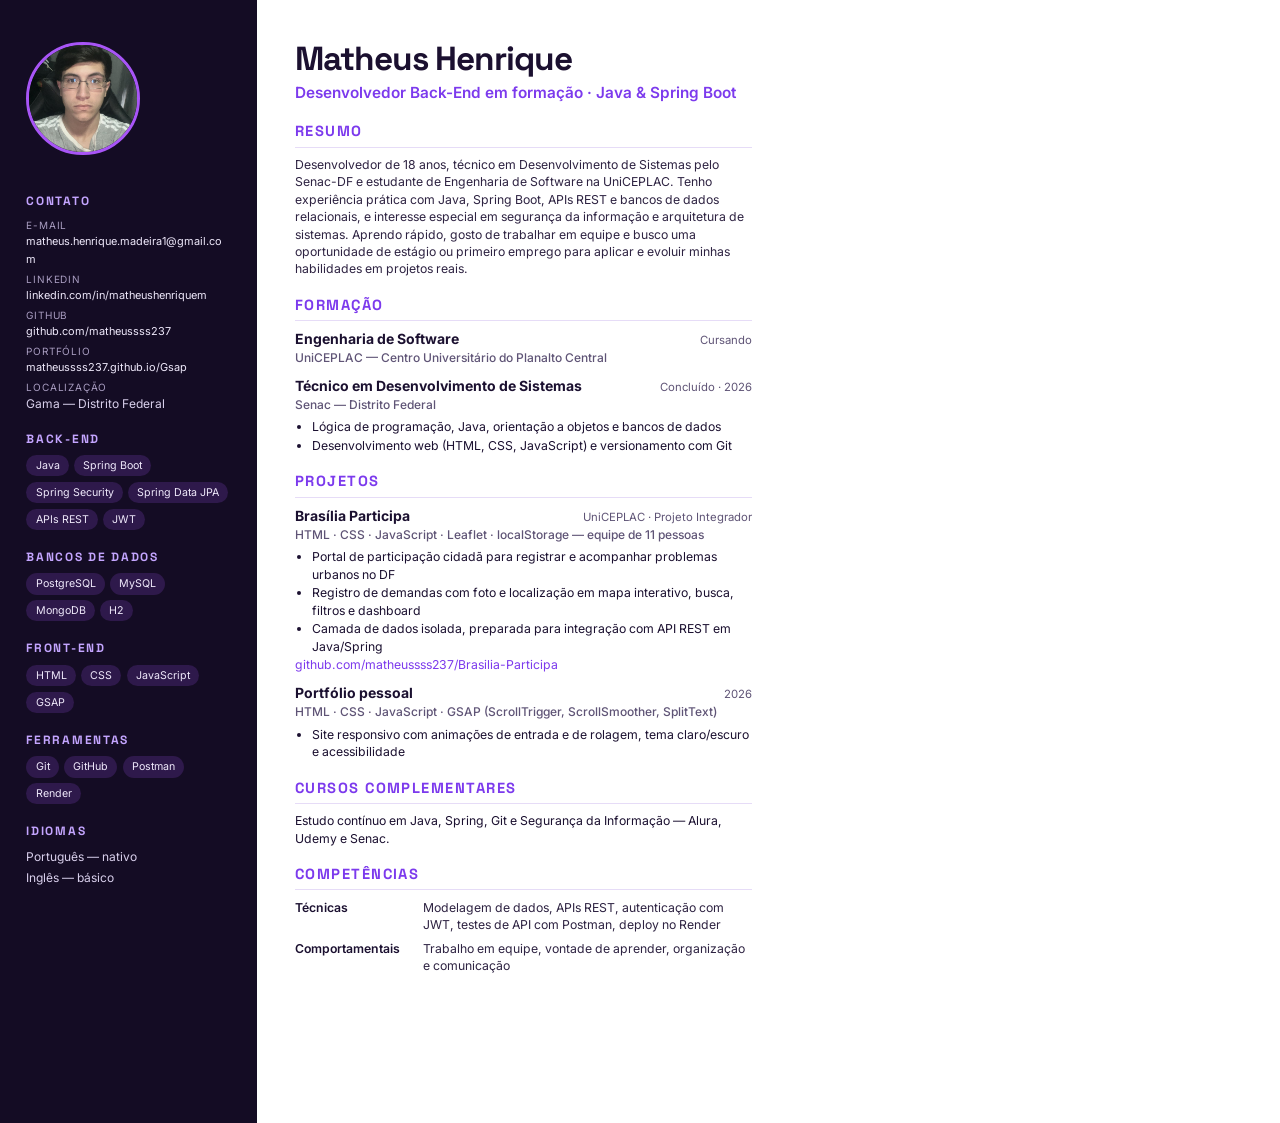
==== assets/cv/cv.html @ ee512ced "Portfólio completo: GSAP (ScrollTrigger, ScrollSmoother, SplitText), tema roxo claro/escuro, projeto" ====
<!DOCTYPE html>
<html lang="pt-BR">
<head>
  <meta charset="UTF-8">
  <title>Currículo — Matheus Henrique</title>
  <!-- Fonte do currículo. Para gerar o PDF: abrir no navegador > Imprimir > Salvar como PDF (A4, sem margens) -->
  <link href="https://fonts.googleapis.com/css2?family=Inter:wght@400;500;600;700&family=Space+Grotesk:wght@600;700&display=swap" rel="stylesheet">
  <style>
    @page { size: A4; margin: 0; }
    * { margin: 0; padding: 0; box-sizing: border-box; }
    :root { --ink: #1b1030; --muted: #5f5476; --accent: #7c3aed; --soft: #f3edfc; --line: #e6dcf7; }
    body { font-family: "Inter", system-ui, sans-serif; color: var(--ink); font-size: 9.2pt; line-height: 1.42; -webkit-print-color-adjust: exact; print-color-adjust: exact; }
    .page { width: 210mm; min-height: 297mm; display: grid; grid-template-columns: 68mm 1fr; }

    aside { background: #140c24; color: #efe9fb; padding: 11mm 7mm 10mm; }
    .photo { width: 30mm; height: 30mm; border-radius: 50%; object-fit: cover; border: 3px solid #a855f7; margin-bottom: 4mm; }
    aside h2 { font-family: "Space Grotesk", sans-serif; font-size: 9pt; letter-spacing: .14em; text-transform: uppercase; color: #c4a5ff; margin: 5mm 0 2mm; }
    aside p, aside li { font-size: 9pt; color: #d9d0ec; }
    aside ul { list-style: none; display: grid; gap: 1.2mm; }
    aside a { color: #efe9fb; text-decoration: none; overflow-wrap: anywhere; }
    .contact a { font-size: 8.2pt; }
    .contact li span { display: block; font-size: 7.5pt; color: #a89cc0; text-transform: uppercase; letter-spacing: .08em; }
    .chips { display: flex; flex-wrap: wrap; gap: 1.5mm; list-style: none; }
    .chips li { font-size: 8pt; padding: .8mm 2.4mm; border-radius: 99px; background: rgba(168, 85, 247, .18); color: #efe9fb; }

    main { padding: 11mm 11mm 10mm 10mm; }
    h1 { font-family: "Space Grotesk", sans-serif; font-size: 25pt; line-height: 1; letter-spacing: -.03em; }
    .role { color: var(--accent); font-weight: 600; font-size: 11.5pt; margin: 2mm 0 3mm; }
    main h2 { font-family: "Space Grotesk", sans-serif; font-size: 11pt; letter-spacing: .1em; text-transform: uppercase; color: var(--accent); border-bottom: 1.5px solid var(--line); padding-bottom: 1.2mm; margin: 4.5mm 0 2.2mm; }
    .item { margin-bottom: 2.5mm; }
    .item-head { display: flex; justify-content: space-between; gap: 4mm; align-items: baseline; }
    .item h3 { font-size: 10.5pt; font-weight: 700; }
    .date { font-size: 8.5pt; color: var(--muted); white-space: nowrap; }
    .place { color: var(--muted); font-size: 9pt; font-weight: 500; }
    .item ul { margin: 1.5mm 0 0 4.5mm; }
    .item li { margin-bottom: .3mm; }
    .summary { color: #2e2342; }
    .skills { display: grid; grid-template-columns: 30mm 1fr; gap: 1.6mm 4mm; }
    .skills dt { font-weight: 600; }
    .skills dd { color: #2e2342; }
    a.link { color: var(--accent); text-decoration: none; }
  </style>
</head>
<body>
  <div class="page">
    <aside>
      <img class="photo" src="../img/foto.jpg" alt="Foto de Matheus Henrique">

      <h2>Contato</h2>
      <ul class="contact">
        <li><span>E-mail</span><a href="mailto:matheus.henrique.madeira1@gmail.com">matheus.henrique.madeira1@gmail.com</a></li>
        <li><span>LinkedIn</span><a href="https://linkedin.com/in/matheushenriquem">linkedin.com/in/matheushenriquem</a></li>
        <li><span>GitHub</span><a href="https://github.com/matheussss237">github.com/matheussss237</a></li>
        <li><span>Portfólio</span><a href="https://matheussss237.github.io/Gsap/">matheussss237.github.io/Gsap</a></li>
        <li><span>Localização</span>Gama — Distrito Federal</li>
      </ul>

      <h2>Back-End</h2>
      <ul class="chips"><li>Java</li><li>Spring Boot</li><li>Spring Security</li><li>Spring Data JPA</li><li>APIs REST</li><li>JWT</li></ul>

      <h2>Bancos de dados</h2>
      <ul class="chips"><li>PostgreSQL</li><li>MySQL</li><li>MongoDB</li><li>H2</li></ul>

      <h2>Front-End</h2>
      <ul class="chips"><li>HTML</li><li>CSS</li><li>JavaScript</li><li>GSAP</li></ul>

      <h2>Ferramentas</h2>
      <ul class="chips"><li>Git</li><li>GitHub</li><li>Postman</li><li>Render</li></ul>

      <h2>Idiomas</h2>
      <ul>
        <li>Português — nativo</li>
        <li>Inglês — básico</li>
      </ul>
    </aside>

    <main>
      <h1>Matheus Henrique</h1>
      <p class="role">Desenvolvedor Back-End em formação · Java &amp; Spring Boot</p>

      <h2>Resumo</h2>
      <p class="summary">
        Desenvolvedor de 18 anos, técnico em Desenvolvimento de Sistemas pelo Senac-DF e estudante de
        Engenharia de Software na UniCEPLAC. Tenho experiência prática com Java, Spring Boot, APIs REST
        e bancos de dados relacionais, e interesse especial em segurança da informação e arquitetura de
        sistemas. Aprendo rápido, gosto de trabalhar em equipe e busco uma oportunidade de estágio ou
        primeiro emprego para aplicar e evoluir minhas habilidades em projetos reais.
      </p>

      <h2>Formação</h2>
      <div class="item">
        <div class="item-head"><h3>Engenharia de Software</h3><span class="date">Cursando</span></div>
        <p class="place">UniCEPLAC — Centro Universitário do Planalto Central</p>
      </div>
      <div class="item">
        <div class="item-head"><h3>Técnico em Desenvolvimento de Sistemas</h3><span class="date">Concluído · 2026</span></div>
        <p class="place">Senac — Distrito Federal</p>
        <ul>
          <li>Lógica de programação, Java, orientação a objetos e bancos de dados</li>
          <li>Desenvolvimento web (HTML, CSS, JavaScript) e versionamento com Git</li>
        </ul>
      </div>

      <h2>Projetos</h2>
      <div class="item">
        <div class="item-head"><h3>Brasília Participa</h3><span class="date">UniCEPLAC · Projeto Integrador</span></div>
        <p class="place">HTML · CSS · JavaScript · Leaflet · localStorage — equipe de 11 pessoas</p>
        <ul>
          <li>Portal de participação cidadã para registrar e acompanhar problemas urbanos no DF</li>
          <li>Registro de demandas com foto e localização em mapa interativo, busca, filtros e dashboard</li>
          <li>Camada de dados isolada, preparada para integração com API REST em Java/Spring</li>
        </ul>
        <p><a class="link" href="https://github.com/matheussss237/Brasilia-Participa">github.com/matheussss237/Brasilia-Participa</a></p>
      </div>
      <div class="item">
        <div class="item-head"><h3>Portfólio pessoal</h3><span class="date">2026</span></div>
        <p class="place">HTML · CSS · JavaScript · GSAP (ScrollTrigger, ScrollSmoother, SplitText)</p>
        <ul>
          <li>Site responsivo com animações de entrada e de rolagem, tema claro/escuro e acessibilidade</li>
        </ul>
      </div>

      <h2>Cursos complementares</h2>
      <div class="item">
        <p>Estudo contínuo em Java, Spring, Git e Segurança da Informação — Alura, Udemy e Senac.</p>
      </div>

      <h2>Competências</h2>
      <dl class="skills">
        <dt>Técnicas</dt><dd>Modelagem de dados, APIs REST, autenticação com JWT, testes de API com Postman, deploy no Render</dd>
        <dt>Comportamentais</dt><dd>Trabalho em equipe, vontade de aprender, organização e comunicação</dd>
      </dl>
    </main>
  </div>
</body>
</html>
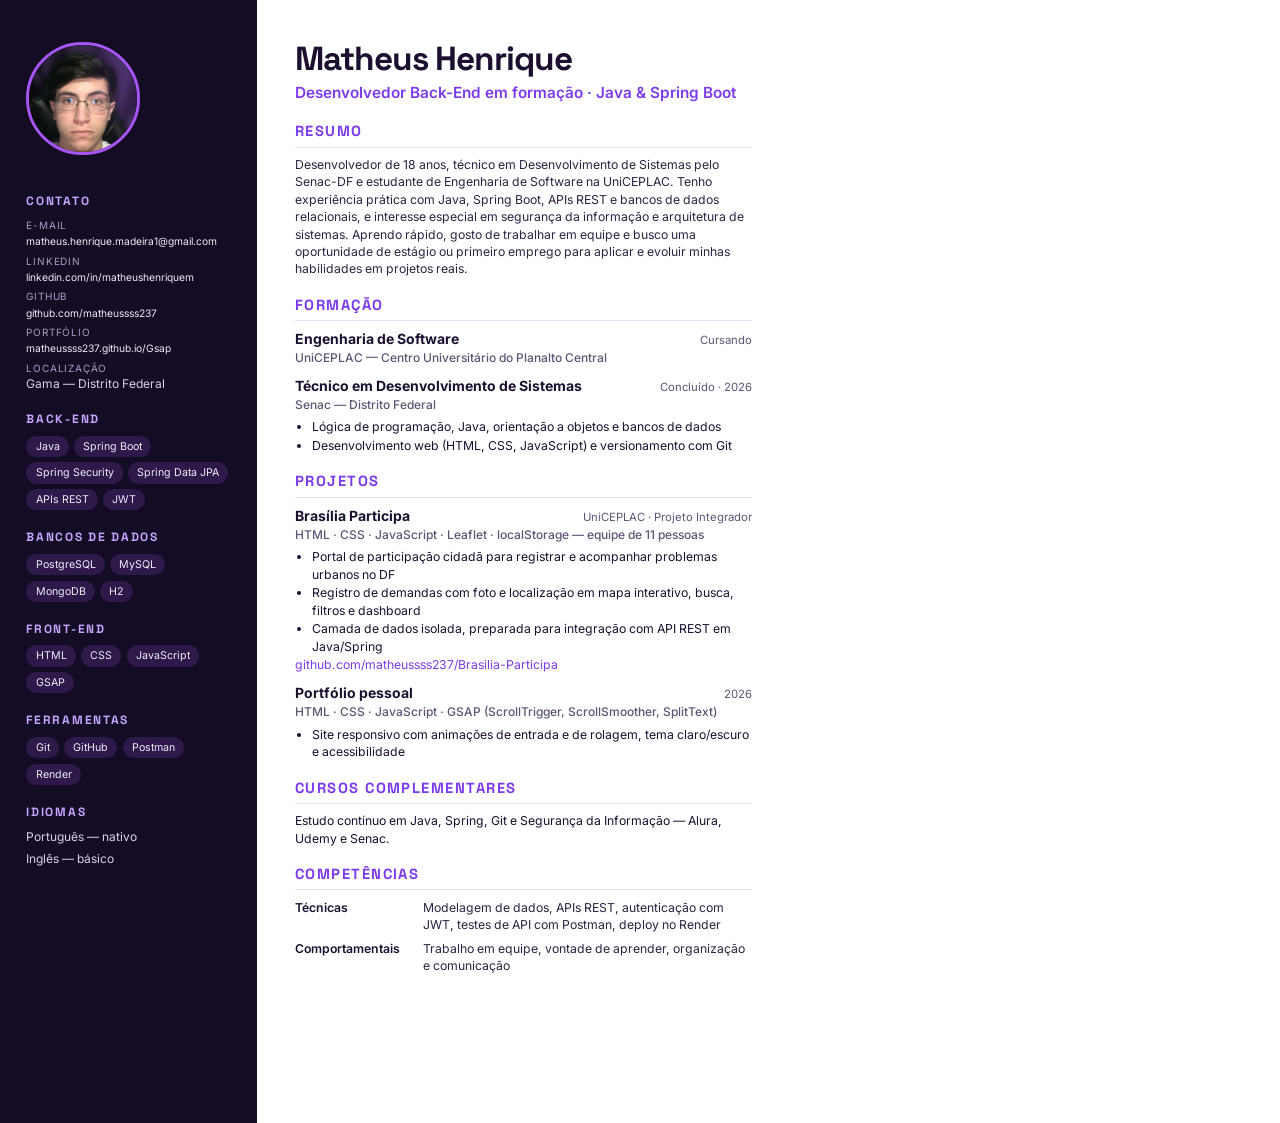
==== commit 69b30570: "Foto de perfil tratada (modo retrato com fundo roxo) e currículo atualizado Co-Authored-By: Claude O" ====
--- a/assets/cv/cv.html
+++ b/assets/cv/cv.html
@@ -18,7 +18,7 @@
     aside p, aside li { font-size: 9pt; color: #d9d0ec; }
     aside ul { list-style: none; display: grid; gap: 1.2mm; }
     aside a { color: #efe9fb; text-decoration: none; overflow-wrap: anywhere; }
-    .contact a { font-size: 8.2pt; }
+    .contact a { font-size: 7.7pt; }
     .contact li span { display: block; font-size: 7.5pt; color: #a89cc0; text-transform: uppercase; letter-spacing: .08em; }
     .chips { display: flex; flex-wrap: wrap; gap: 1.5mm; list-style: none; }
     .chips li { font-size: 8pt; padding: .8mm 2.4mm; border-radius: 99px; background: rgba(168, 85, 247, .18); color: #efe9fb; }
@@ -44,7 +44,7 @@
 <body>
   <div class="page">
     <aside>
-      <img class="photo" src="../img/foto.jpg" alt="Foto de Matheus Henrique">
+      <img class="photo" src="../img/foto-perfil.jpg" alt="Foto de Matheus Henrique">
 
       <h2>Contato</h2>
       <ul class="contact">
